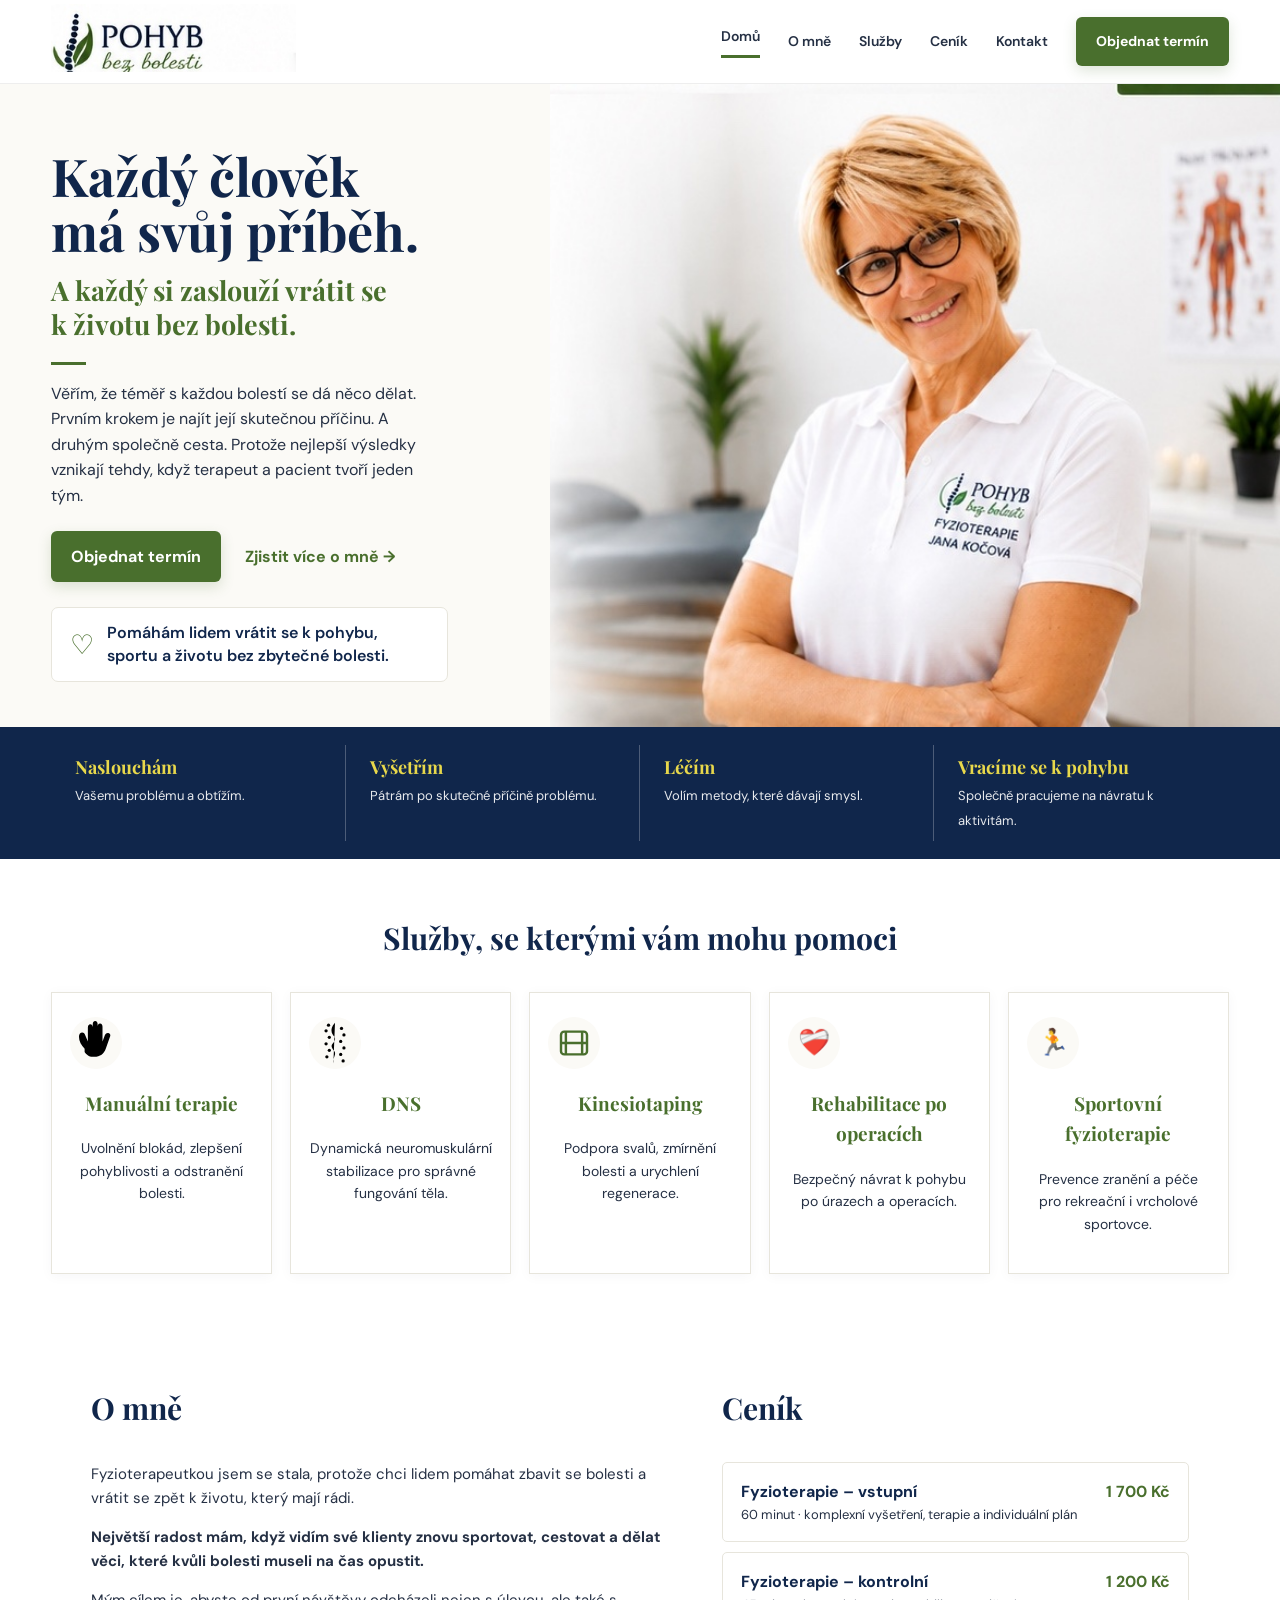
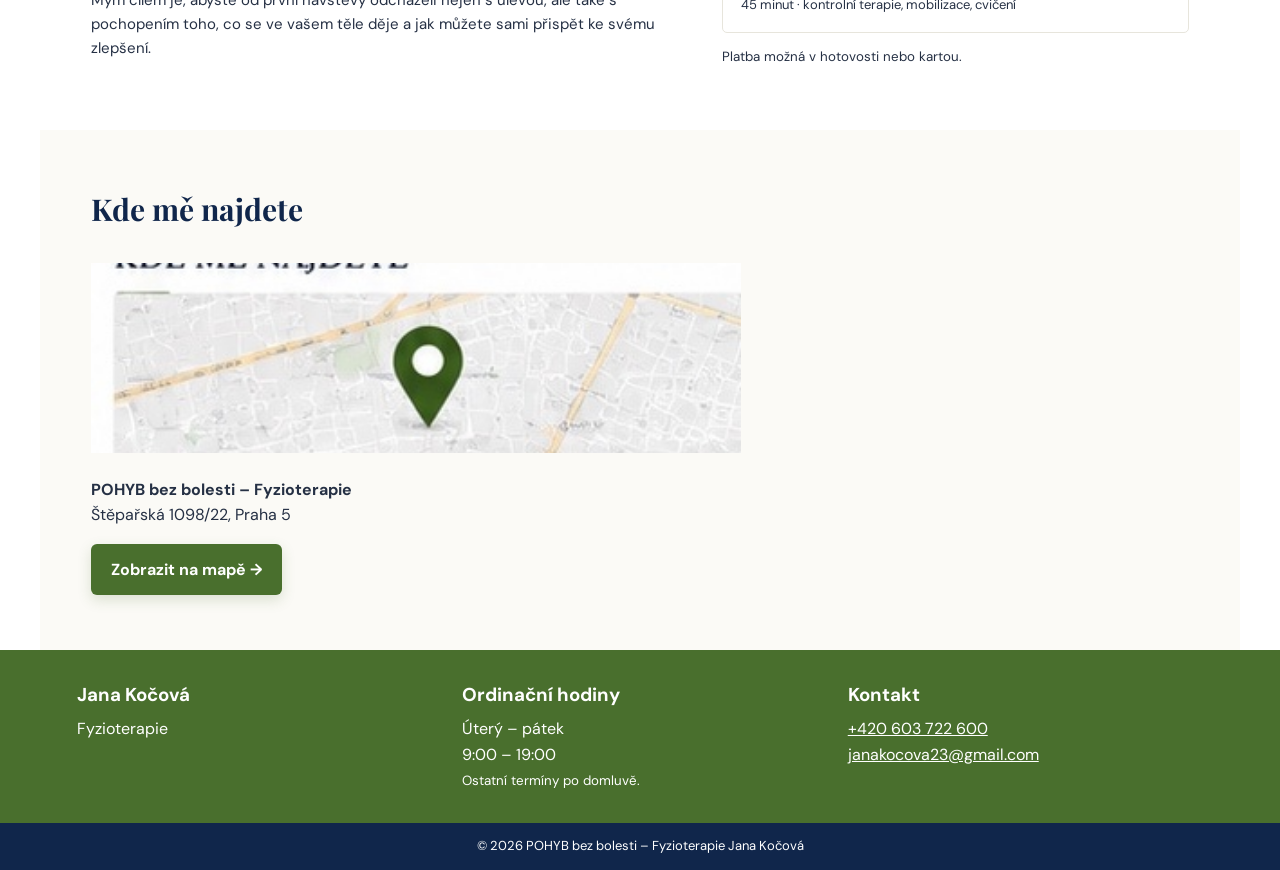
==== index.html @ 23671c98 "Update index.html" ====
<!doctype html>
<html lang="cs">
<head>
  <meta charset="utf-8">
  <meta name="viewport" content="width=device-width, initial-scale=1">
  <title>Pohyb bez bolesti | Fyzioterapie Jana Kočová</title>
  <meta name="description" content="Fyzioterapie Jana Kočová – individuální péče, manuální terapie, DNS, kinesiotaping, rehabilitace po operacích a sportovní fyzioterapie v Praze 5.">
  <link rel="stylesheet" href="style.css">
</head>
<body>
<header class="site-header">
  <a class="brand" href="#domu" aria-label="Pohyb bez bolesti – domů">
    <img src="logo.jpg" alt="Pohyb bez bolesti – fyzioterapie Jana Kočová">
  </a>
  <nav>
    <a class="active" href="#domu">Domů</a>
    <a href="#o-mne">O mně</a>
    <a href="#sluzby">Služby</a>
    <a href="#cenik">Ceník</a>
    <a href="#kontakt">Kontakt</a>
    <a class="nav-cta" href="https://calendar.app.google/rdv8d4rcamFJx4ic6">Objednat termín</a>
  </nav>
</header>

<main>
<section id="domu" class="hero">
  <div class="hero-copy">
    <h1>Každý člověk<br>má svůj příběh.</h1>
    <h2>A každý si zaslouží vrátit se<br>k životu bez bolesti.</h2>
    <div class="accent-line"></div>
    <p>Věřím, že téměř s každou bolestí se dá něco dělat. Prvním krokem je najít její skutečnou příčinu. A druhým společně cesta. Protože nejlepší výsledky vznikají tehdy, když terapeut a pacient tvoří jeden tým.</p>
    <div class="actions">
      <a class="button" href="https://calendar.app.google/rdv8d4rcamFJx4ic6">Objednat termín</a>
      <a class="text-link" href="#o-mne">Zjistit více o mně →</a>
    </div>
    <div class="promise">♡ <span>Pomáhám lidem vrátit se k pohybu, sportu a životu bez zbytečné bolesti.</span></div>
  </div>
  <div class="hero-photo">
    <img src="hero.jpg" alt="Jana Kočová – fyzioterapie">
  </div>
</section>

<section class="values">
  <div><strong>Naslouchám</strong><span>Vašemu problému a obtížím.</span></div>
  <div><strong>Vyšetřím</strong><span>Pátrám po skutečné příčině problému.</span></div>
  <div><strong>Léčím</strong><span>Volím metody, které dávají smysl.</span></div>
  <div><strong>Vracíme se k pohybu</strong><span>Společně pracujeme na návratu k aktivitám.</span></div>
</section>

<section id="sluzby" class="section">
  <h2>Služby, se kterými vám mohu pomoci</h2>
  <div class="cards">
    <article><div class="icon"><svg viewBox="0 0 64 64" aria-hidden="true">
  <path d="M18 39c-4-4-7-9-7-15 0-3 2-5 4-5 2 0 3 1 4 4l3 7V13c0-2 1-4 3-4s3 2 3 4v16V9c0-2 1-4 3-4s3 2 3 4v20V12c0-2 1-4 3-4s3 2 3 4v18l3-8c1-2 3-3 5-2 2 1 2 3 1 5l-5 14c-2 6-7 10-14 10h-2c-5 0-8-3-10-6z"/>
</svg>

</div><h3>Manuální terapie</h3><p>Uvolnění blokád, zlepšení pohyblivosti a odstranění bolesti.</p></article>
    <article><div class="icon"><svg viewBox="0 0 64 64" aria-hidden="true">
  <path d="M32 7c-4 4-5 8-4 12s5 5 4 9-5 5-4 9 5 5 4 9-3 7-2 11"/>
  <circle cx="24" cy="10" r="2"/>
  <circle cx="21" cy="17" r="2"/>
  <circle cx="25" cy="25" r="2"/>
  <circle cx="21" cy="33" r="2"/>
  <circle cx="25" cy="41" r="2"/>
  <circle cx="22" cy="49" r="2"/>
  <circle cx="40" cy="14" r="2"/>
  <circle cx="43" cy="22" r="2"/>
  <circle cx="39" cy="30" r="2"/>
  <circle cx="43" cy="38" r="2"/>
  <circle cx="39" cy="46" r="2"/>
  <circle cx="42" cy="54" r="2"/>
</svg></div><h3>DNS</h3><p>Dynamická neuromuskulární stabilizace pro správné fungování těla.</p></article>
    <article><div class="icon"><svg viewBox="0 0 64 64" aria-hidden="true"><rect x="16" y="18" width="32" height="28" rx="4" fill="none" stroke="currentColor" stroke-width="3"/><path d="M22 18v28M42 18v28M16 32h32" fill="none" stroke="currentColor" stroke-width="3"/></svg></div><h3>Kinesiotaping</h3><p>Podpora svalů, zmírnění bolesti a urychlení regenerace.</p></article>
    <article><div class="icon">❤️‍🩹</div><h3>Rehabilitace po operacích</h3><p>Bezpečný návrat k pohybu po úrazech a operacích.</p></article>
    <article><div class="icon">🏃</div><h3>Sportovní fyzioterapie</h3><p>Prevence zranění a péče pro rekreační i vrcholové sportovce.</p></article>
  </div>
</section>

<section id="o-mne" class="split section">
  <div>
    <h2>O mně</h2>
    <p>Fyzioterapeutkou jsem se stala, protože chci lidem pomáhat zbavit se bolesti a vrátit se zpět k životu, který mají rádi.</p>
    <p><strong>Největší radost mám, když vidím své klienty znovu sportovat, cestovat a dělat věci, které kvůli bolesti museli na čas opustit.</strong></p>
    <p>Mým cílem je, abyste od první návštěvy odcházeli nejen s úlevou, ale také s pochopením toho, co se ve vašem těle děje a jak můžete sami přispět ke svému zlepšení.</p>
  </div>
  <div id="cenik">
    <h2>Ceník</h2>
    <div class="price"><div><strong>Fyzioterapie – vstupní</strong><span>60 minut · komplexní vyšetření, terapie a individuální plán</span></div><b>1 700 Kč</b></div>
    <div class="price"><div><strong>Fyzioterapie – kontrolní</strong><span>45 minut · kontrolní terapie, mobilizace, cvičení</span></div><b>1 200 Kč</b></div>
    <small>Platba možná v hotovosti nebo kartou.</small>
  </div>
</section>

<section class="location section">
  <div>
    <h2>Kde mě najdete</h2>
    <img src="map.jpg" alt="Mapa – Štěpařská 1098/22, Praha 5">
    <p><strong>POHYB bez bolesti – Fyzioterapie</strong><br>Štěpařská 1098/22, Praha 5</p>
    <a class="button" href="https://www.google.com/maps/search/?api=1&query=Štěpařská%201098%2F22%2C%20Praha%205" target="_blank" rel="noopener">Zobrazit na mapě →</a>
  </div>
</section>

<section id="kontakt" class="contact">
  <div><h3>Jana Kočová</h3><p>Fyzioterapie</p></div>
  <div><h3>Ordinační hodiny</h3><p>Úterý – pátek<br>9:00 – 19:00<br><small>Ostatní termíny po domluvě.</small></p></div>
  <div><h3>Kontakt</h3><p><a href="tel:+420603722600">+420 603 722 600</a><br><a href="mailto:janakocova23@gmail.com">janakocova23@gmail.com</a></p></div>
</section>
</main>

<footer>© 2026 POHYB bez bolesti – Fyzioterapie Jana Kočová</footer>
<script src="script.js"></script>
</body>
</html>
---- style.css ----
@import url('https://fonts.googleapis.com/css2?family=DM+Sans:wght@400;500;600;700&family=Playfair+Display:wght@600;700&display=swap');

:root{--navy:#10264b;--green:#496f2d;--olive:#6d824d;--cream:#fbfaf6;--line:#e7e5dc;--text:#253044}
*{box-sizing:border-box}html{scroll-behavior:smooth}body{margin:0;font-family:"DM Sans",Arial,sans-serif;color:var(--text);background:white;line-height:1.6}
a{color:inherit;text-decoration:none}.site-header{height:84px;display:flex;align-items:center;justify-content:space-between;padding:8px 4vw;border-bottom:1px solid #eee;position:sticky;top:0;background:rgba(255,255,255,.96);backdrop-filter:blur(8px);z-index:10}.brand img{width:245px;height:68px;object-fit:cover;object-position:left top}.site-header nav{display:flex;align-items:center;gap:28px;font-size:14px;font-weight:600}.site-header nav a.active{border-bottom:3px solid var(--green);padding-bottom:8px}.nav-cta,.button{background:var(--green);color:white;padding:13px 20px;border-radius:6px;font-weight:700;display:inline-block;box-shadow:0 5px 14px rgba(73,111,45,.18)}
.hero{display:grid;grid-template-columns:43% 57%;min-height:560px;background:var(--cream)}.hero-copy{padding:65px 8vw 45px 4vw;display:flex;flex-direction:column;justify-content:center}.hero h1{font-family:"Playfair Display",serif;font-size:52px;line-height:1.05;color:var(--navy);margin:0 0 16px}.hero h2{font-family:"Playfair Display",serif;color:var(--green);font-size:27px;line-height:1.25;margin:0 0 18px}.accent-line{height:3px;width:35px;background:var(--green);margin:2px 0 16px}.hero p{max-width:540px;margin:0 0 22px;font-size:16px}.actions{display:flex;align-items:center;gap:24px;margin-bottom:25px}.text-link{font-weight:700;color:var(--green)}.promise{display:flex;gap:13px;align-items:center;background:white;border:1px solid var(--line);border-radius:7px;padding:14px 18px;max-width:520px;color:var(--green);font-size:27px}.promise span{color:var(--navy);font-size:16px;font-weight:600;line-height:1.4}.hero-photo{overflow:hidden}.hero-photo img{width:100%;height:100%;object-fit:cover;object-position:center top}
.values{display:grid;grid-template-columns:repeat(4,1fr);background:var(--navy);color:white;padding:18px 4vw}.values div{padding:8px 24px;border-right:1px solid rgba(255,255,255,.25)}.values div:last-child{border:0}.values strong{display:block;color:#e8d84b;font-family:"Playfair Display",serif;font-size:18px}.values span{font-size:13px;opacity:.9}
.section{padding:55px 4vw}.section>h2,.split h2,.location h2{font-family:"Playfair Display",serif;color:var(--navy);font-size:30px;margin:0 0 30px}.section>h2{text-align:center}.cards{display:grid;grid-template-columns:repeat(5,1fr);gap:18px}.cards article{border:1px solid var(--line);padding:24px 18px;text-align:center;box-shadow:0 2px 12px rgba(16,38,75,.04)}.icon{font-size:32px;color:var(--green)}.cards h3{font-family:"Playfair Display",serif;color:var(--green);font-size:19px}.cards p{font-size:14px}
.split{display:grid;grid-template-columns:1.1fr .9fr;gap:60px;max-width:1200px;margin:auto}.split p{font-size:15px}.price{display:flex;justify-content:space-between;gap:20px;border:1px solid var(--line);padding:16px 18px;margin-bottom:10px;border-radius:5px}.price strong{display:block;color:var(--navy)}.price span{display:block;font-size:13px}.price b{color:var(--green);white-space:nowrap}.location{background:var(--cream);max-width:1200px;margin:auto}.location img{width:100%;max-width:650px;height:190px;object-fit:cover}.contact{display:grid;grid-template-columns:repeat(3,1fr);gap:30px;background:var(--green);color:white;padding:30px 6vw}.contact h3{margin:0 0 6px}.contact p{margin:0}.contact a{text-decoration:underline}footer{background:var(--navy);color:white;text-align:center;padding:13px;font-size:13px}
@media(max-width:900px){.site-header{height:auto;gap:12px;flex-direction:column;padding:10px 4vw}.site-header nav{gap:12px;flex-wrap:wrap;justify-content:center;font-size:13px}.brand img{width:210px;height:58px}.hero{grid-template-columns:1fr}.hero-copy{padding:45px 7vw}.hero h1{font-size:43px}.hero-photo{height:430px}.values{grid-template-columns:1fr 1fr}.cards{grid-template-columns:1fr 1fr}.split{grid-template-columns:1fr;gap:25px}.contact{grid-template-columns:1fr 1fr}}
@media(max-width:560px){.site-header nav a:not(.nav-cta){display:none}.hero h1{font-size:38px}.hero h2{font-size:23px}.hero-photo{height:330px}.values,.cards,.contact{grid-template-columns:1fr}.values div{border-right:0;border-bottom:1px solid rgba(255,255,255,.25)}.actions{flex-direction:column;align-items:flex-start}.promise{font-size:23px}}
.icon{
  width:52px;
  height:52px;
  display:flex;
  align-items:center;
  justify-content:center;
  border-radius:50%;
  background:var(--cream);
  font-size:26px;
  margin-bottom:14px;
}
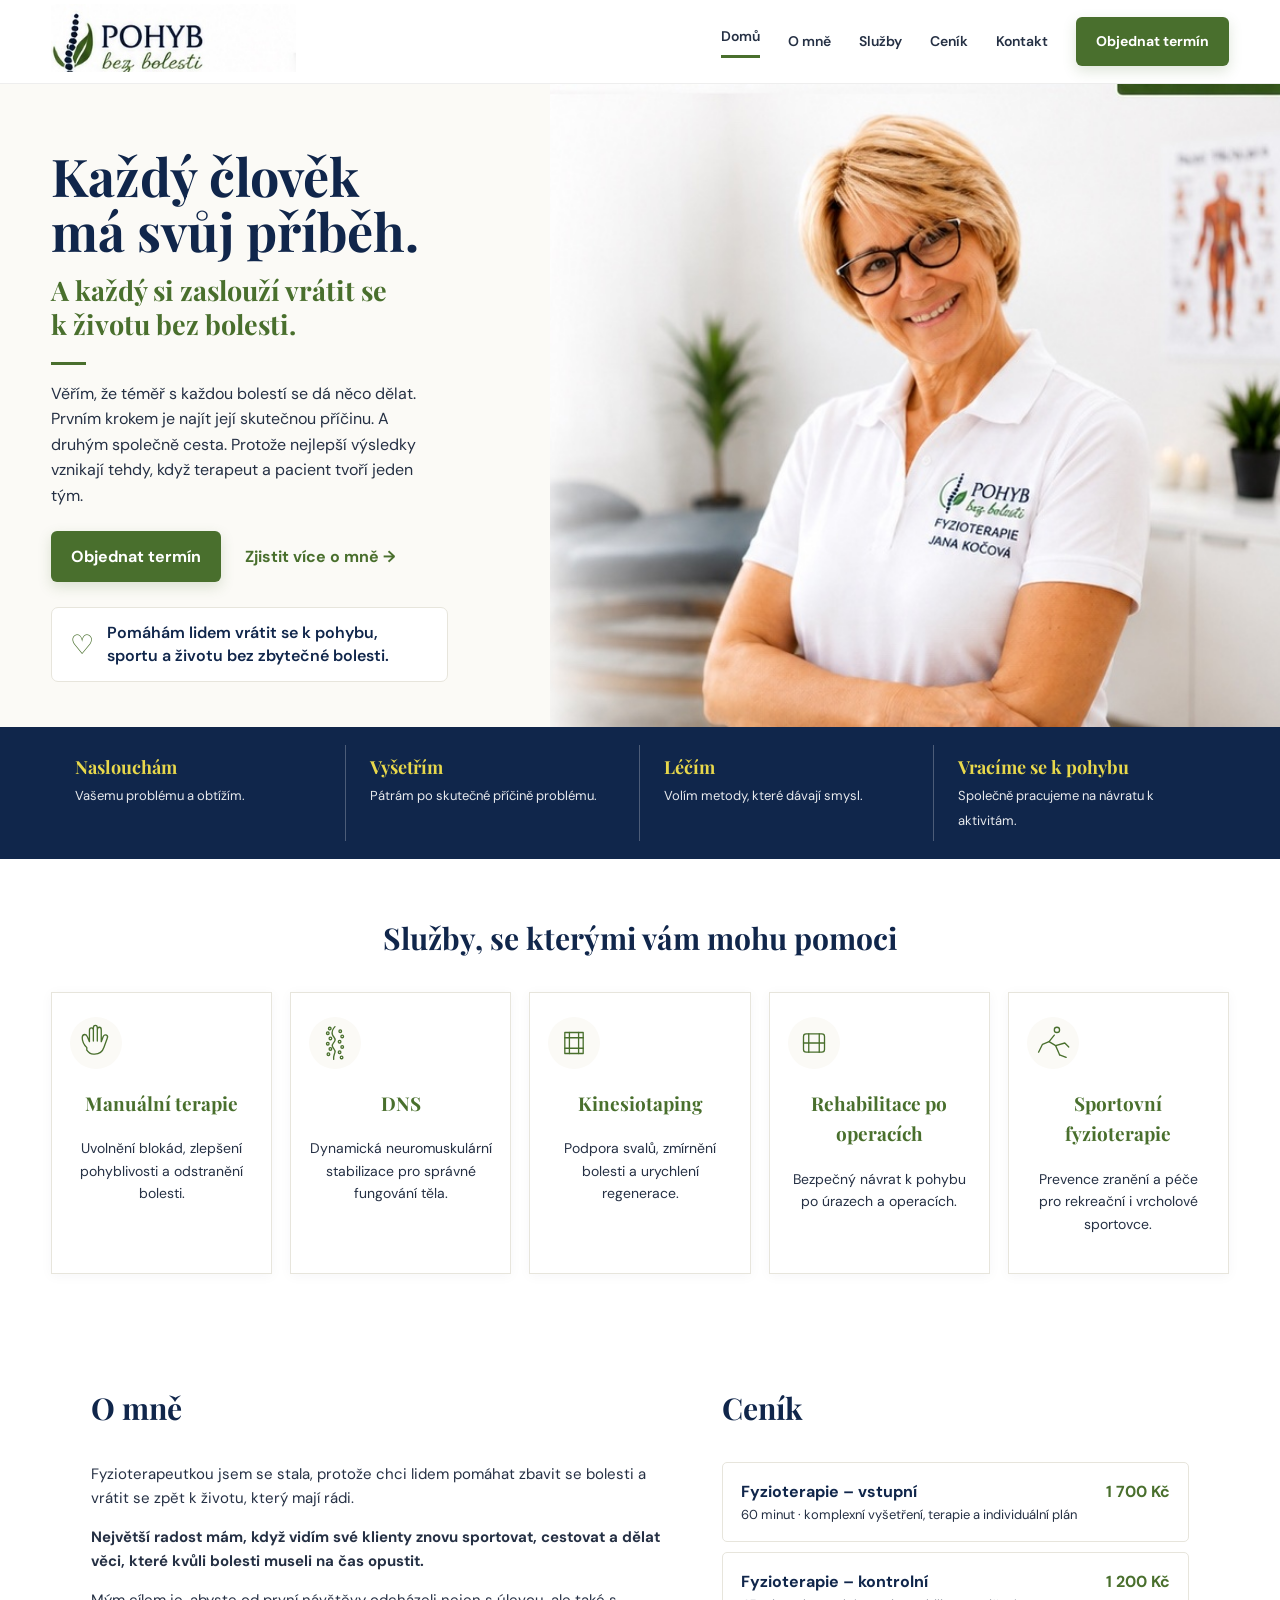
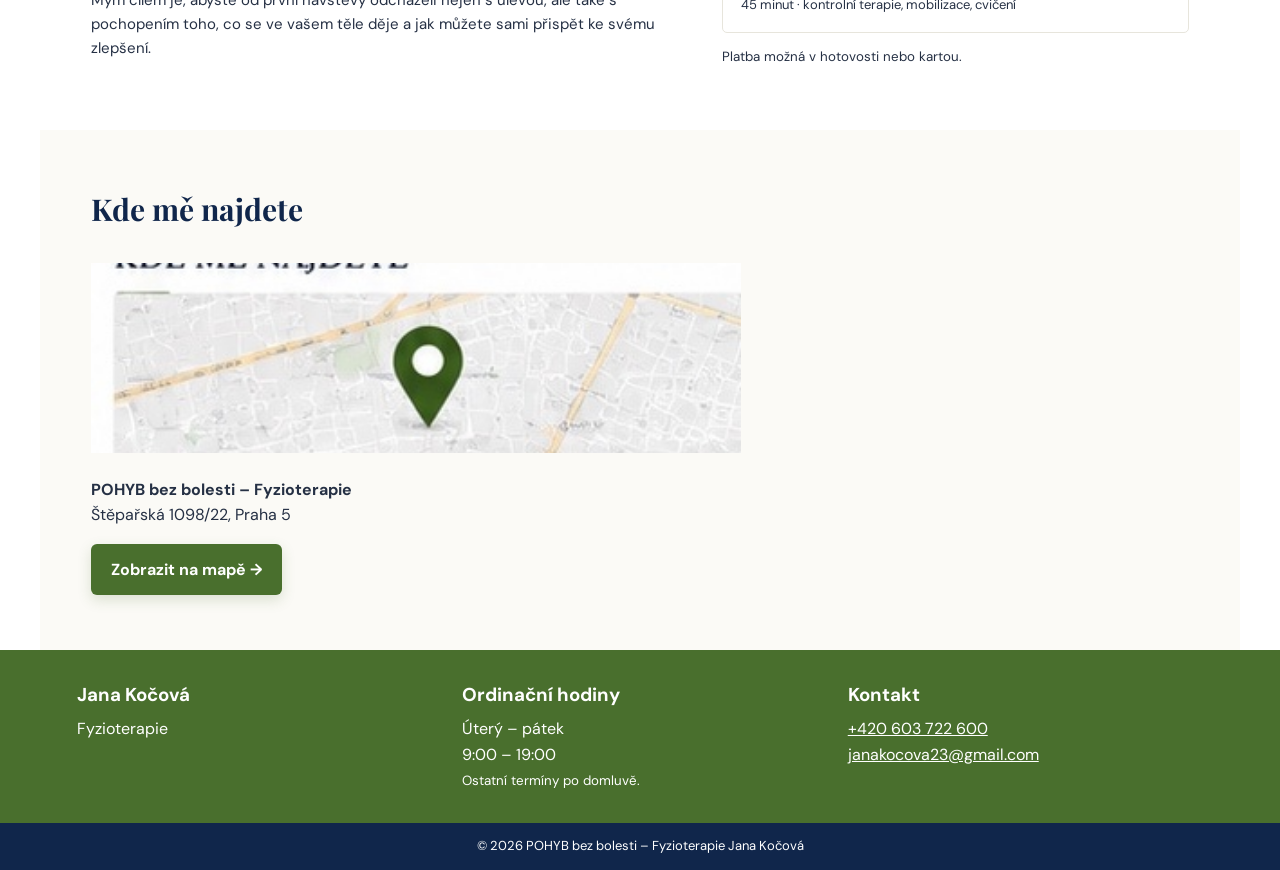
==== commit a75286e5: "Update index.html" ====
--- a/index.html
+++ b/index.html
@@ -70,9 +70,9 @@
   <circle cx="39" cy="46" r="2"/>
   <circle cx="42" cy="54" r="2"/>
 </svg></div><h3>DNS</h3><p>Dynamická neuromuskulární stabilizace pro správné fungování těla.</p></article>
-    <article><div class="icon"><svg viewBox="0 0 64 64" aria-hidden="true"><rect x="16" y="18" width="32" height="28" rx="4" fill="none" stroke="currentColor" stroke-width="3"/><path d="M22 18v28M42 18v28M16 32h32" fill="none" stroke="currentColor" stroke-width="3"/></svg></div><h3>Kinesiotaping</h3><p>Podpora svalů, zmírnění bolesti a urychlení regenerace.</p></article>
-    <article><div class="icon">❤️‍🩹</div><h3>Rehabilitace po operacích</h3><p>Bezpečný návrat k pohybu po úrazech a operacích.</p></article>
-    <article><div class="icon">🏃</div><h3>Sportovní fyzioterapie</h3><p>Prevence zranění a péče pro rekreační i vrcholové sportovce.</p></article>
+     <article><div class="icon"><svg viewBox="0 0 64 64" aria-hidden="true"><path d="M18 16h28v32H18z"/><path d="M18 24h28M18 40h28"/><path d="M25 16v32M39 16v32"/></svg></div><h3>Kinesiotaping</h3><p>Podpora svalů, zmírnění bolesti a urychlení regenerace.</p></article>
+<article><div class="icon"><svg viewBox="0 0 64 64" aria-hidden="true"><rect x="16" y="18" width="32" height="28" rx="4"/><path d="M24 18v28M40 18v28M16 32h32"/></svg></div><h3>Rehabilitace po operacích</h3><p>Bezpečný návrat k pohybu po úrazech a operacích.</p></article>
+<article><div class="icon"><svg viewBox="0 0 64 64" aria-hidden="true"><circle cx="38" cy="12" r="4"/><path d="M34 20l-8 10 10 6 6 14"/><path d="M26 30l-10 4-6 12"/><path d="M36 36l14-4 6 6"/><path d="M42 50l10 4"/></svg></div><h3>Sportovní fyzioterapie</h3><p>Prevence zranění a péče pro rekreační i vrcholové sportovce.</p></article>
   </div>
 </section>
 
--- a/style.css
+++ b/style.css
@@ -19,4 +19,12 @@
   background:var(--cream);
   font-size:26px;
   margin-bottom:14px;
+}.icon svg{
+  width:42px;
+  height:42px;
+  fill:none;
+  stroke:var(--green);
+  stroke-width:2;
+  stroke-linecap:round;
+  stroke-linejoin:round;
 }
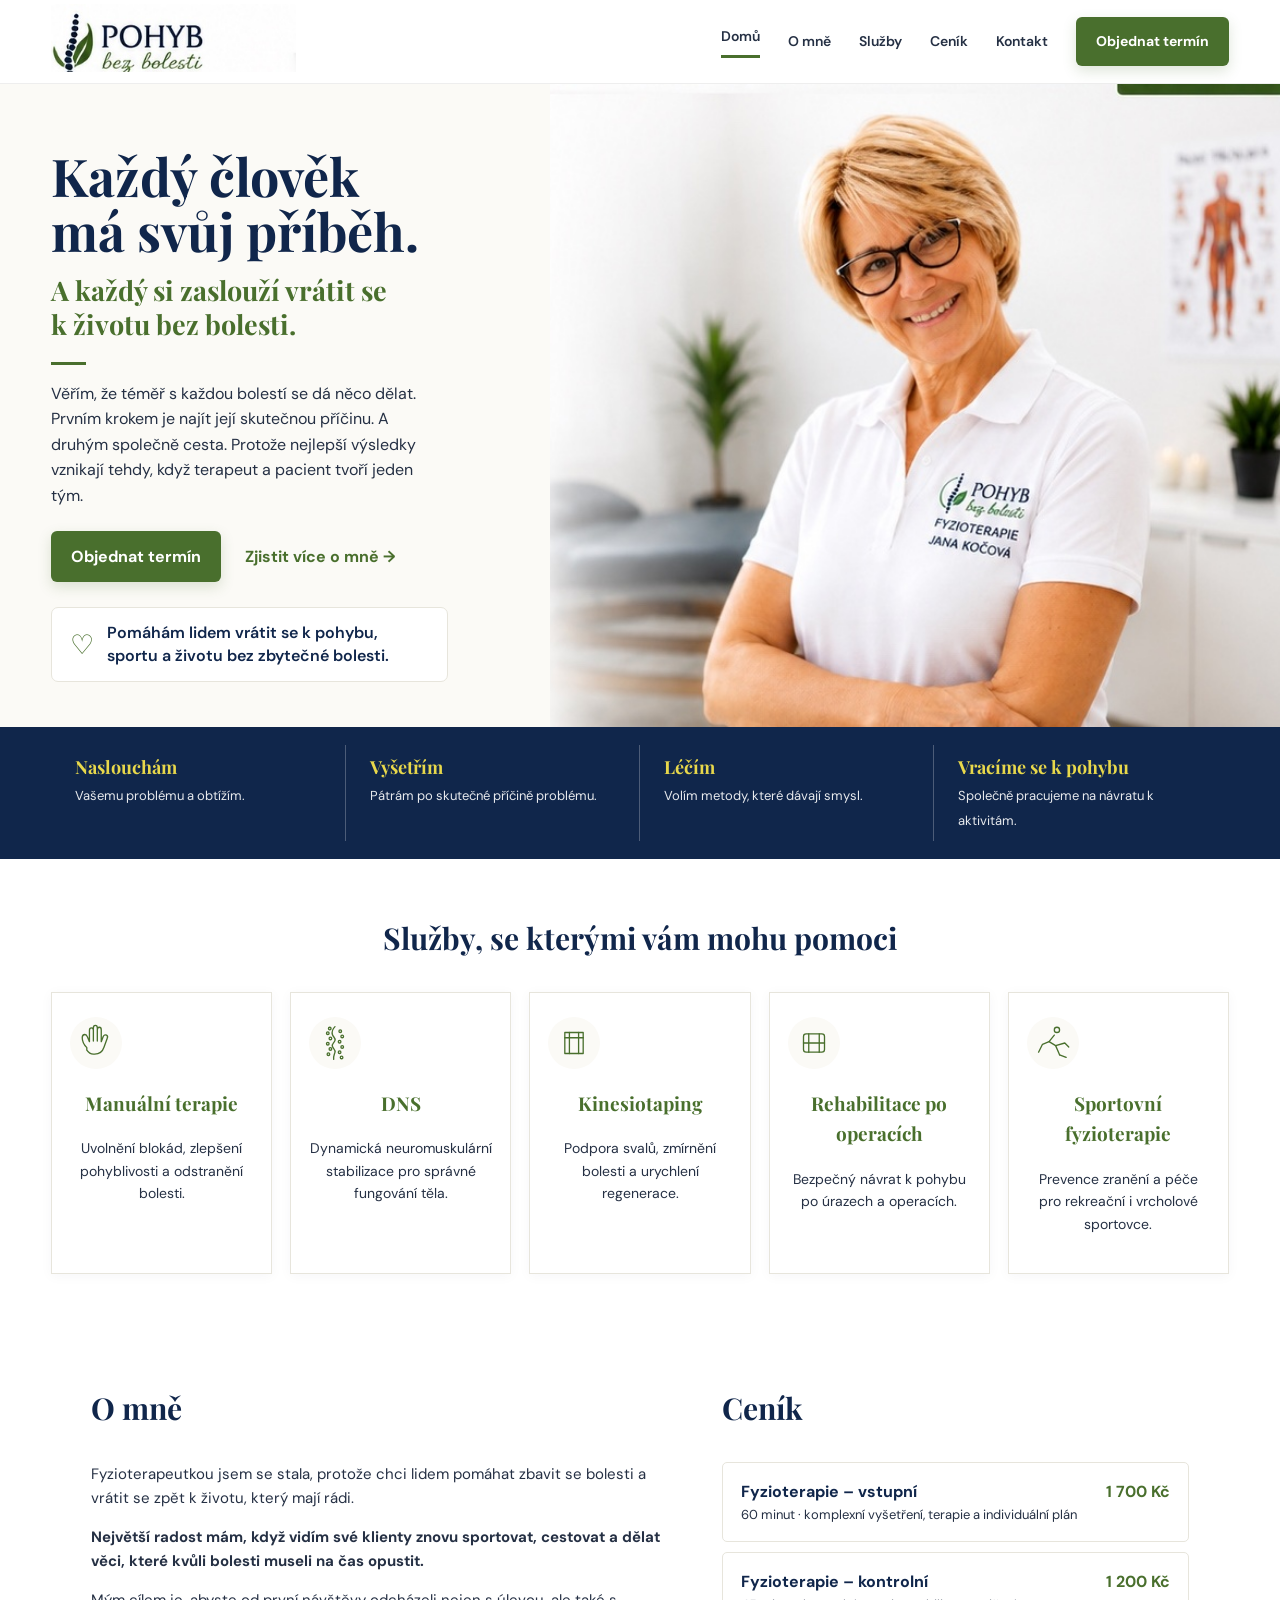
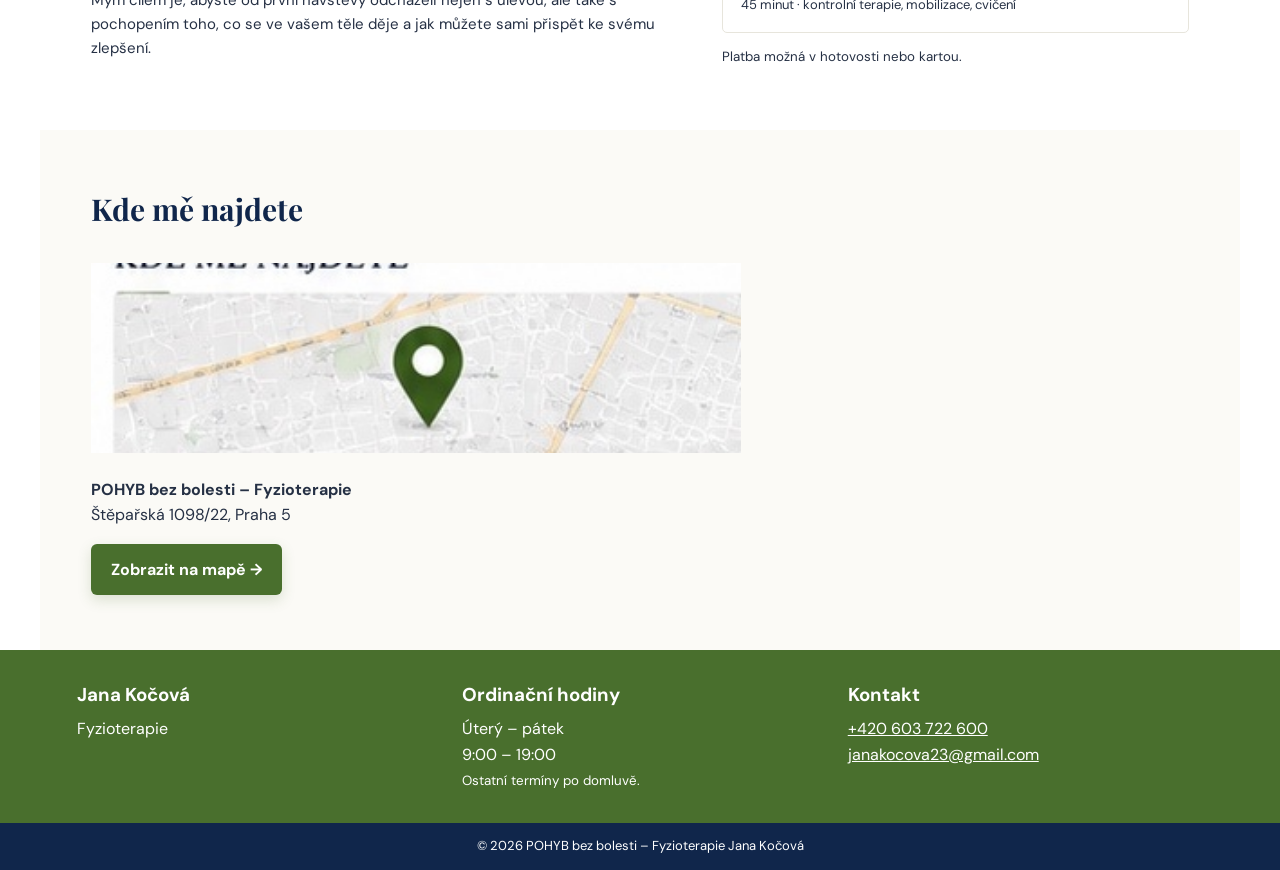
==== commit e6fdb766: "Update index.html" ====
--- a/index.html
+++ b/index.html
@@ -70,7 +70,7 @@
   <circle cx="39" cy="46" r="2"/>
   <circle cx="42" cy="54" r="2"/>
 </svg></div><h3>DNS</h3><p>Dynamická neuromuskulární stabilizace pro správné fungování těla.</p></article>
-     <article><div class="icon"><svg viewBox="0 0 64 64" aria-hidden="true"><path d="M18 16h28v32H18z"/><path d="M18 24h28M18 40h28"/><path d="M25 16v32M39 16v32"/></svg></div><h3>Kinesiotaping</h3><p>Podpora svalů, zmírnění bolesti a urychlení regenerace.</p></article>
+     <article><div class="icon"><svg viewBox="0 0 64 64" aria-hidden="true"><path d="M18 16h28v32H18z"/><path d="M18 24h28"/><path d="M25 16v32"/><path d="M39 16v32"/></svg></div><h3>Kinesiotaping</h3><p>Podpora svalů, zmírnění bolesti a urychlení regenerace.</p></article>
 <article><div class="icon"><svg viewBox="0 0 64 64" aria-hidden="true"><rect x="16" y="18" width="32" height="28" rx="4"/><path d="M24 18v28M40 18v28M16 32h32"/></svg></div><h3>Rehabilitace po operacích</h3><p>Bezpečný návrat k pohybu po úrazech a operacích.</p></article>
 <article><div class="icon"><svg viewBox="0 0 64 64" aria-hidden="true"><circle cx="38" cy="12" r="4"/><path d="M34 20l-8 10 10 6 6 14"/><path d="M26 30l-10 4-6 12"/><path d="M36 36l14-4 6 6"/><path d="M42 50l10 4"/></svg></div><h3>Sportovní fyzioterapie</h3><p>Prevence zranění a péče pro rekreační i vrcholové sportovce.</p></article>
   </div>
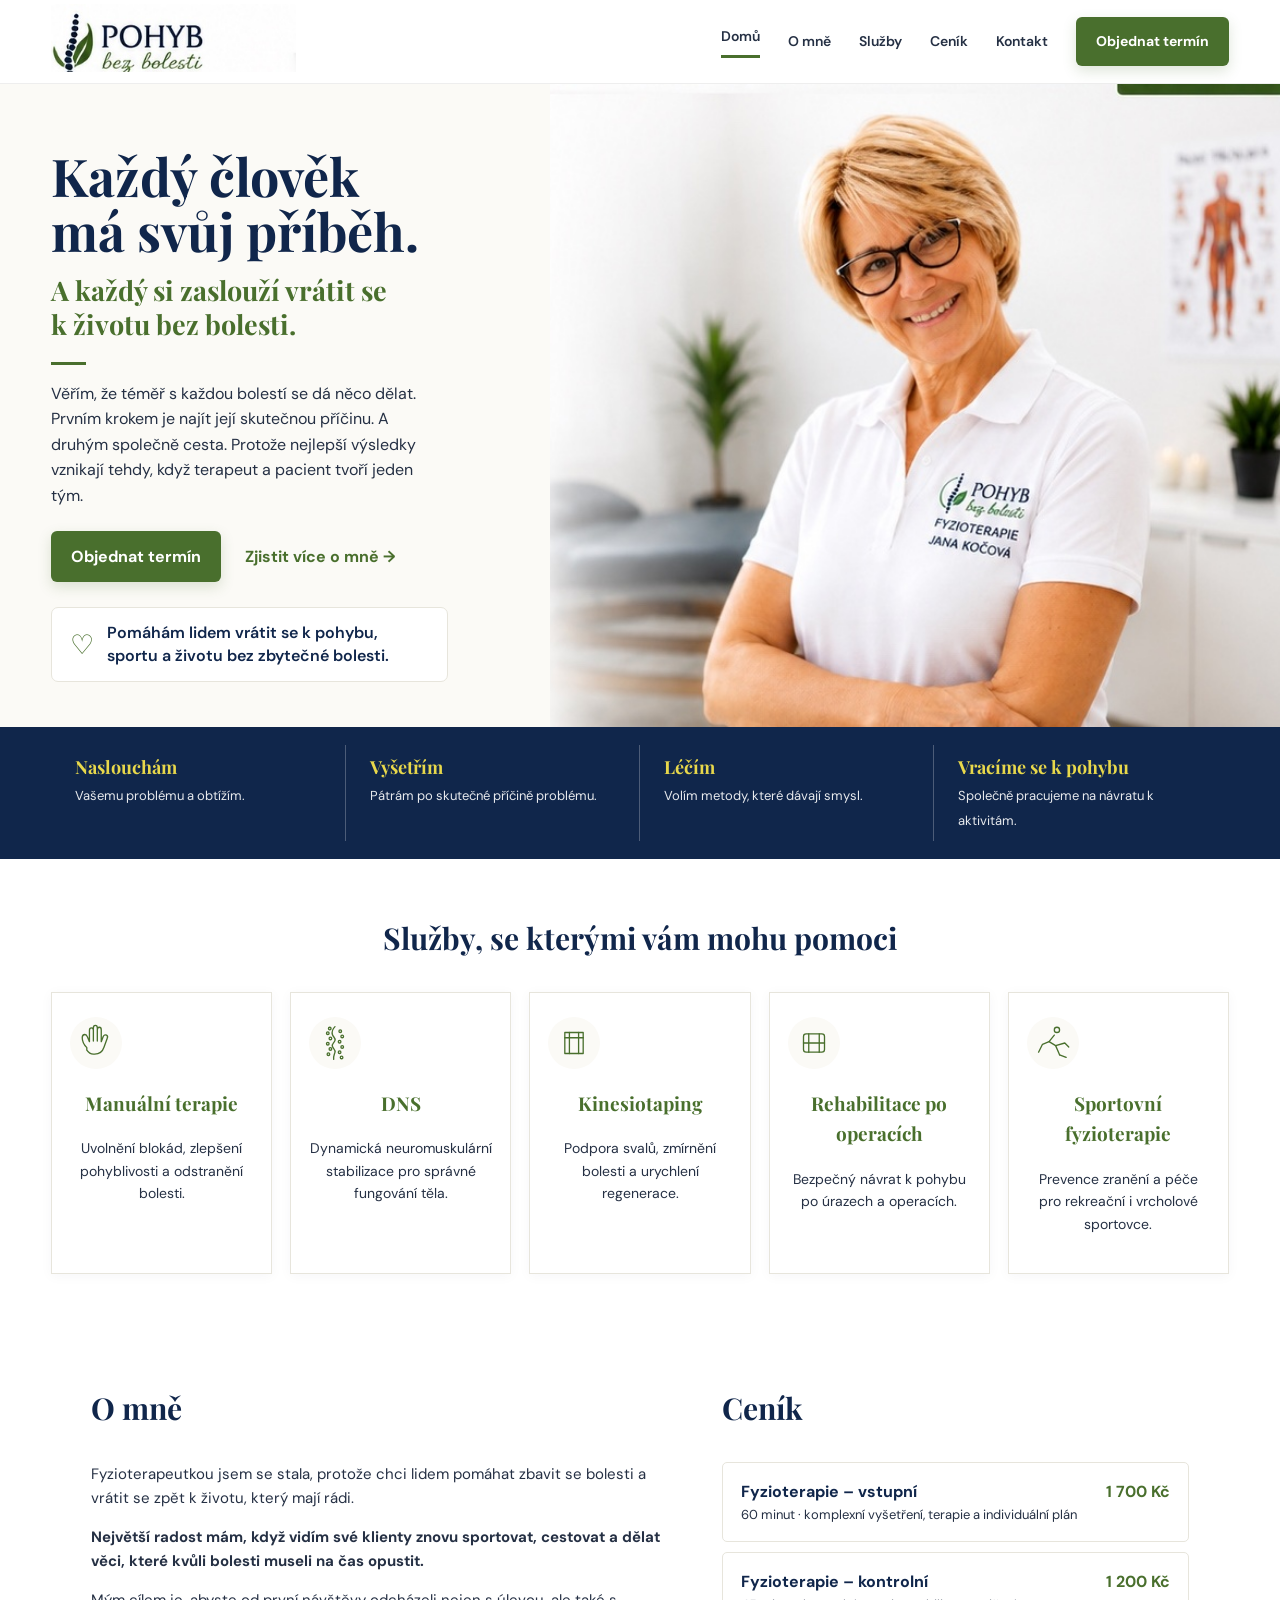
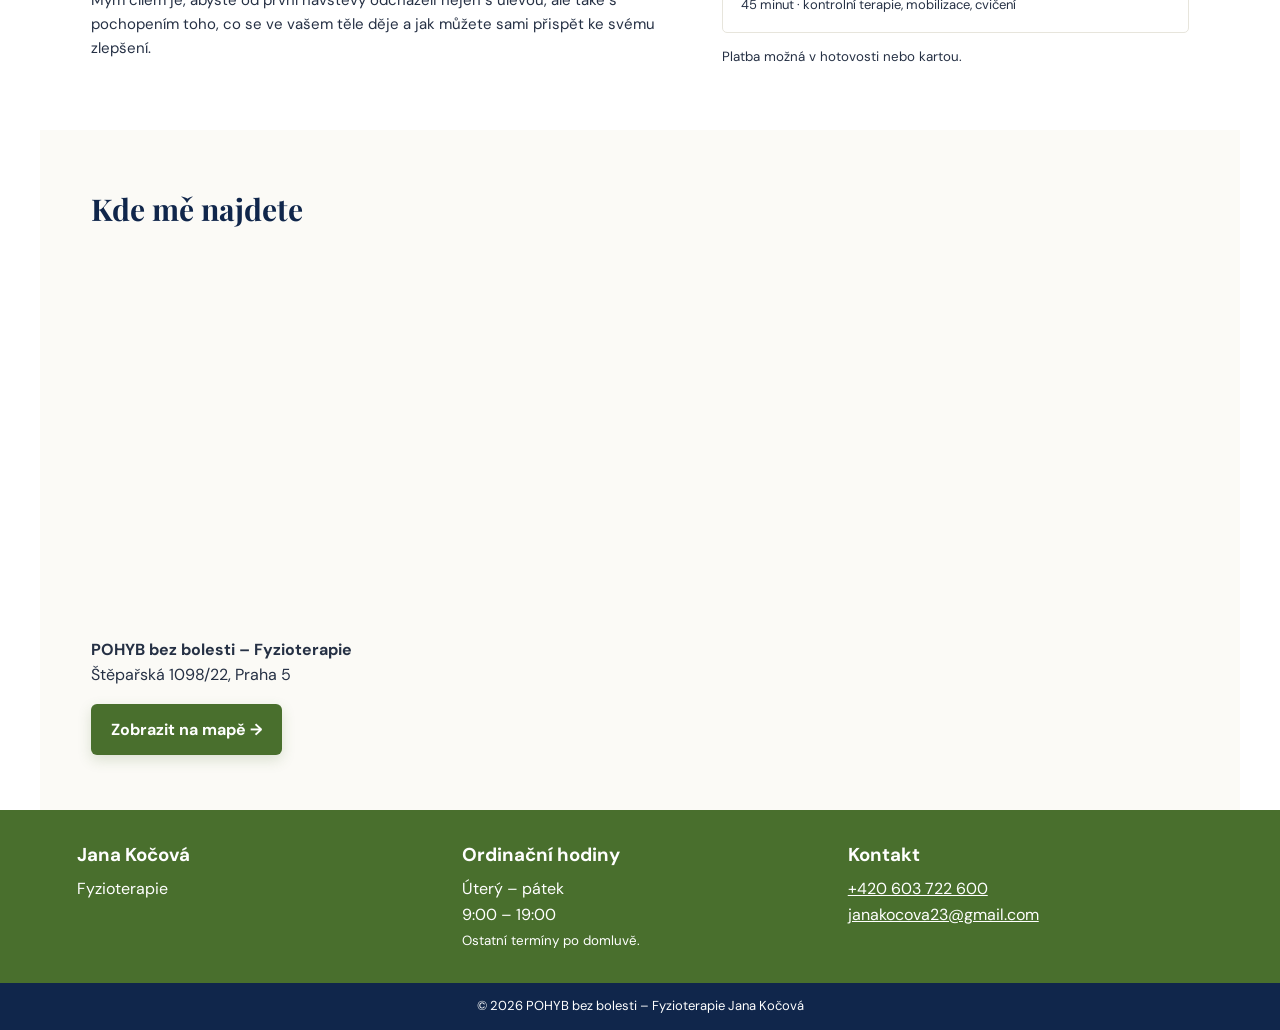
==== commit 0237d3d2: "Update index.html" ====
--- a/index.html
+++ b/index.html
@@ -94,7 +94,7 @@
 <section class="location section">
   <div>
     <h2>Kde mě najdete</h2>
-    <img src="map.jpg" alt="Mapa – Štěpařská 1098/22, Praha 5">
+   <iframe src="https://www.google.com/maps?q=Štěpařská+1098/22,+Praha+5&output=embed" width="100%" height="350" style="border:0;" loading="lazy"></iframe> 
     <p><strong>POHYB bez bolesti – Fyzioterapie</strong><br>Štěpařská 1098/22, Praha 5</p>
     <a class="button" href="https://www.google.com/maps/search/?api=1&query=Štěpařská%201098%2F22%2C%20Praha%205" target="_blank" rel="noopener">Zobrazit na mapě →</a>
   </div>
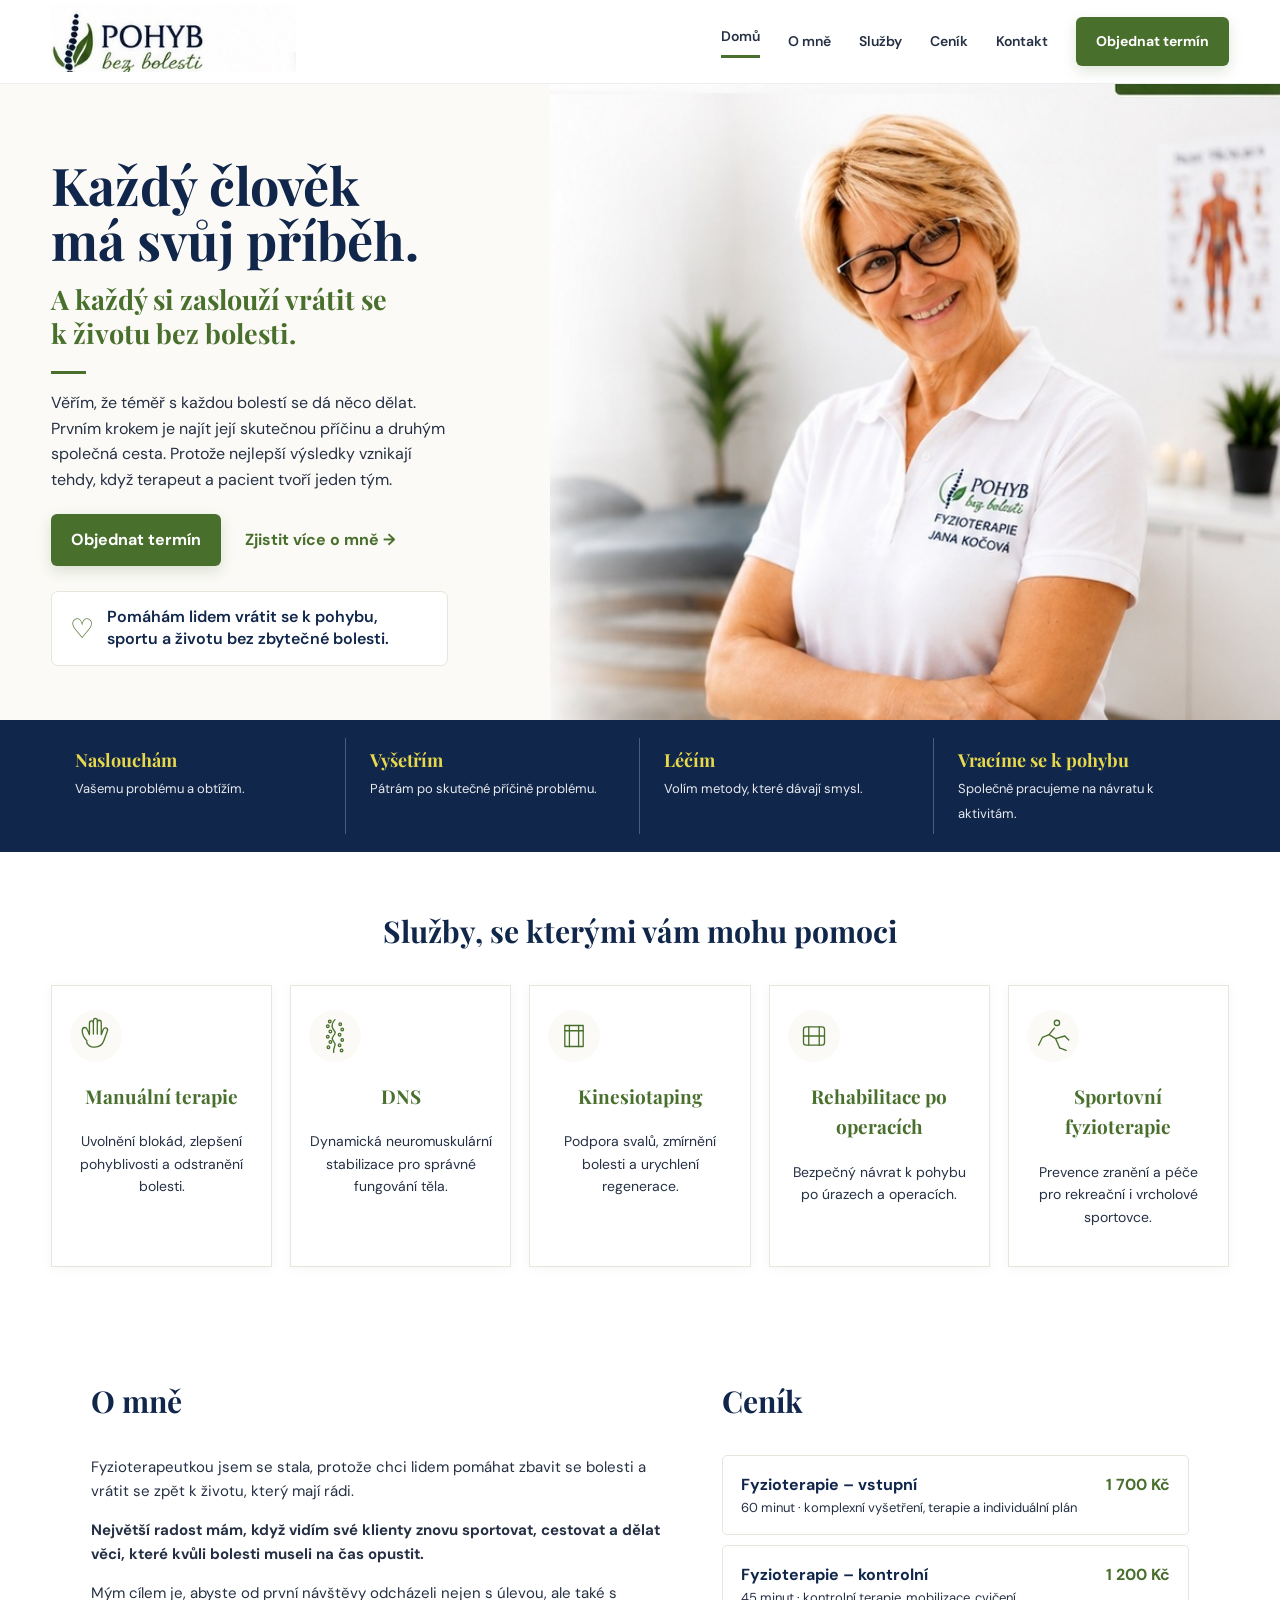
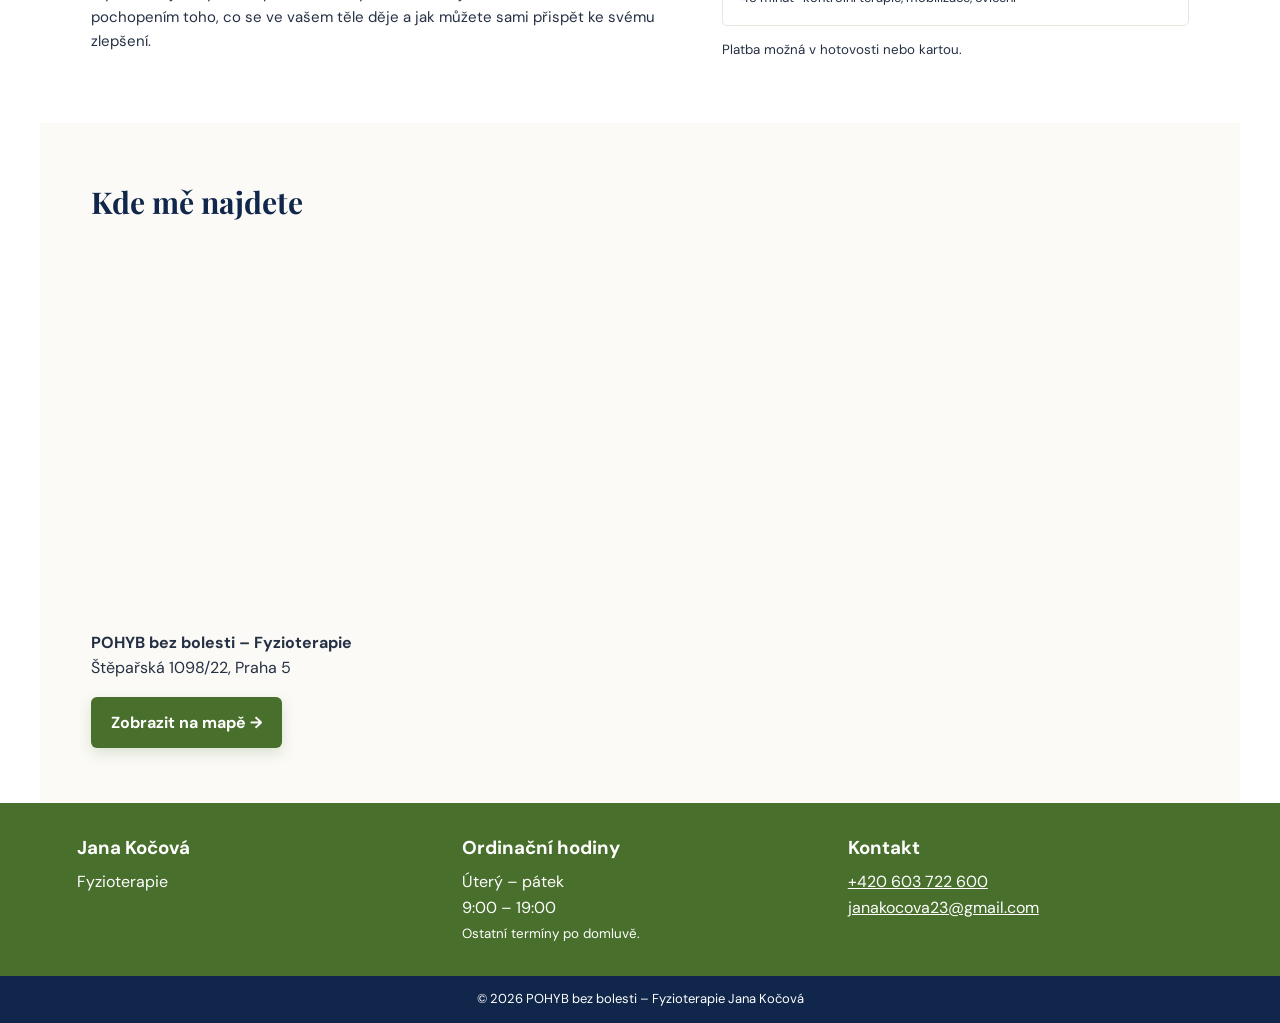
==== commit d16f006a: "Update index.html" ====
--- a/index.html
+++ b/index.html
@@ -28,7 +28,7 @@
     <h1>Každý člověk<br>má svůj příběh.</h1>
     <h2>A každý si zaslouží vrátit se<br>k životu bez bolesti.</h2>
     <div class="accent-line"></div>
-    <p>Věřím, že téměř s každou bolestí se dá něco dělat. Prvním krokem je najít její skutečnou příčinu. A druhým společně cesta. Protože nejlepší výsledky vznikají tehdy, když terapeut a pacient tvoří jeden tým.</p>
+    <p>Věřím, že téměř s každou bolestí se dá něco dělat. Prvním krokem je najít její skutečnou příčinu a druhým společná cesta. Protože nejlepší výsledky vznikají tehdy, když terapeut a pacient tvoří jeden tým.</p>
     <div class="actions">
       <a class="button" href="https://calendar.app.google/rdv8d4rcamFJx4ic6">Objednat termín</a>
       <a class="text-link" href="#o-mne">Zjistit více o mně →</a>
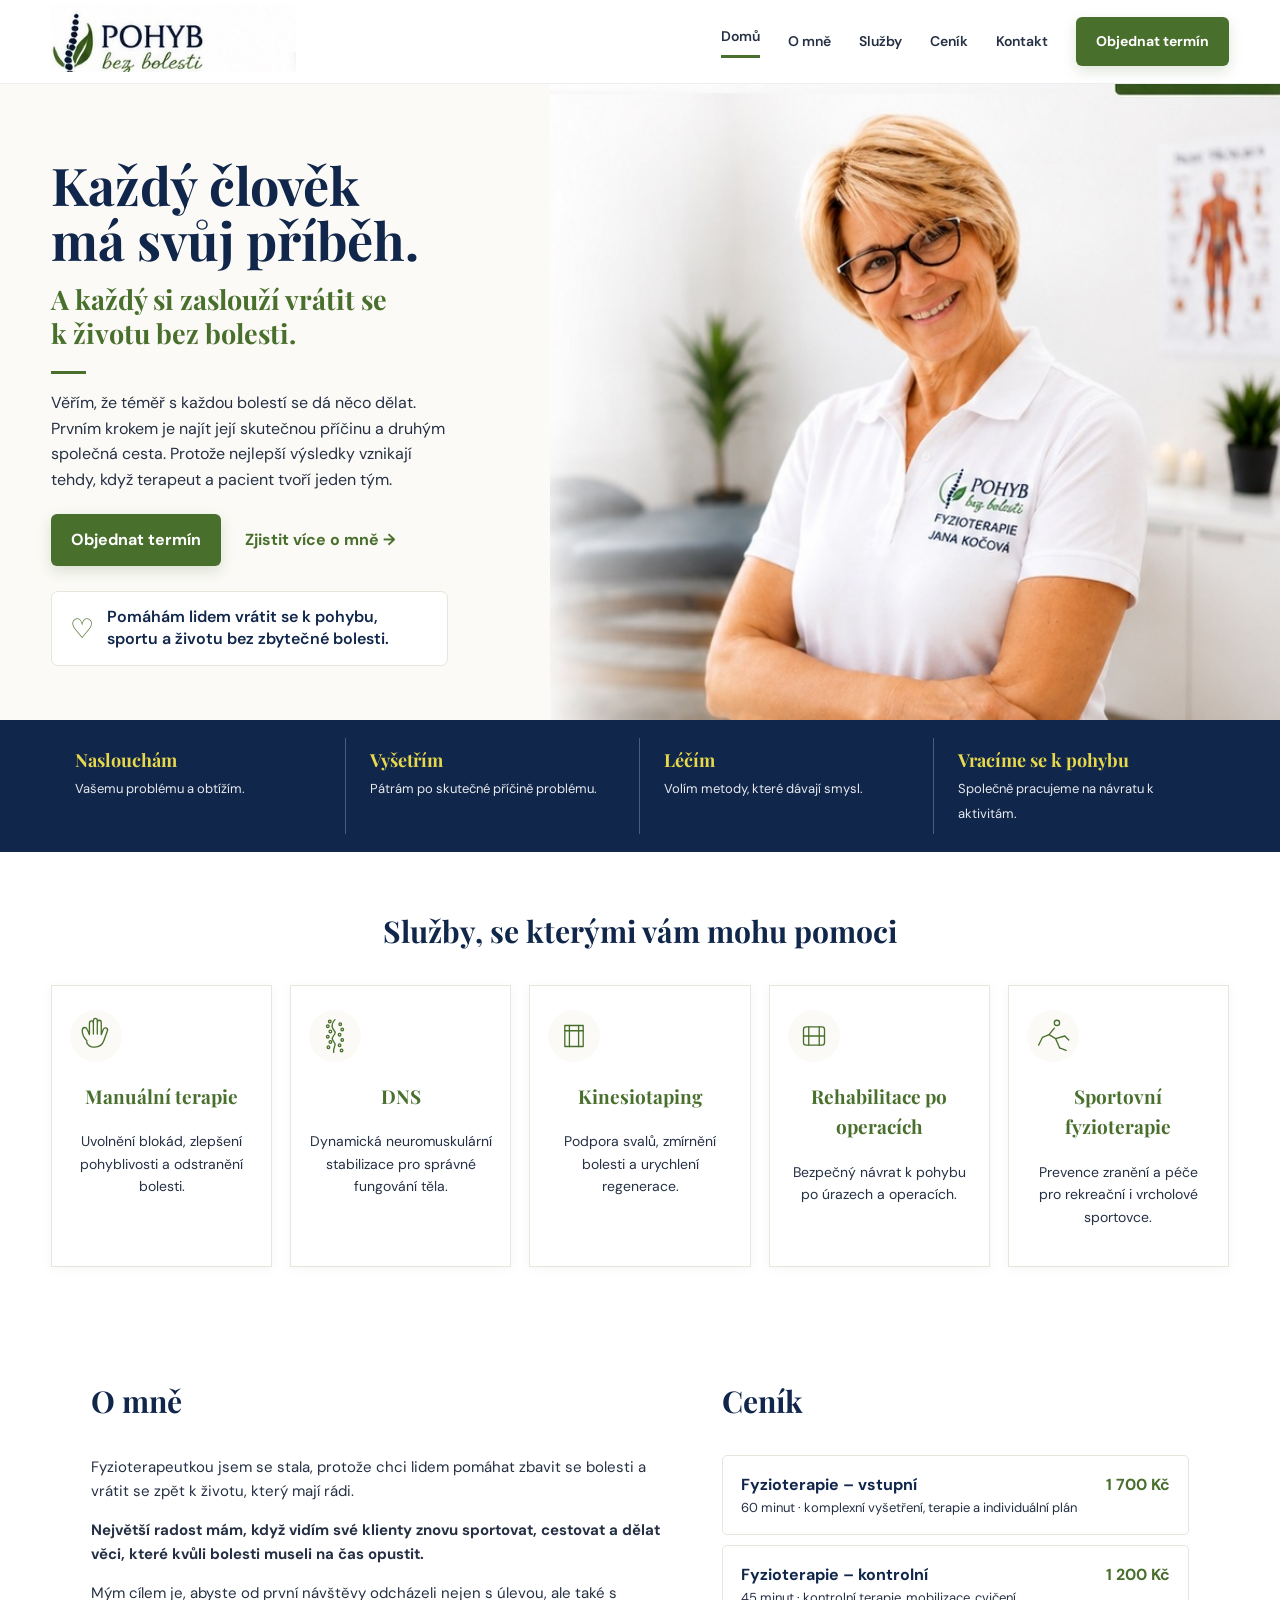
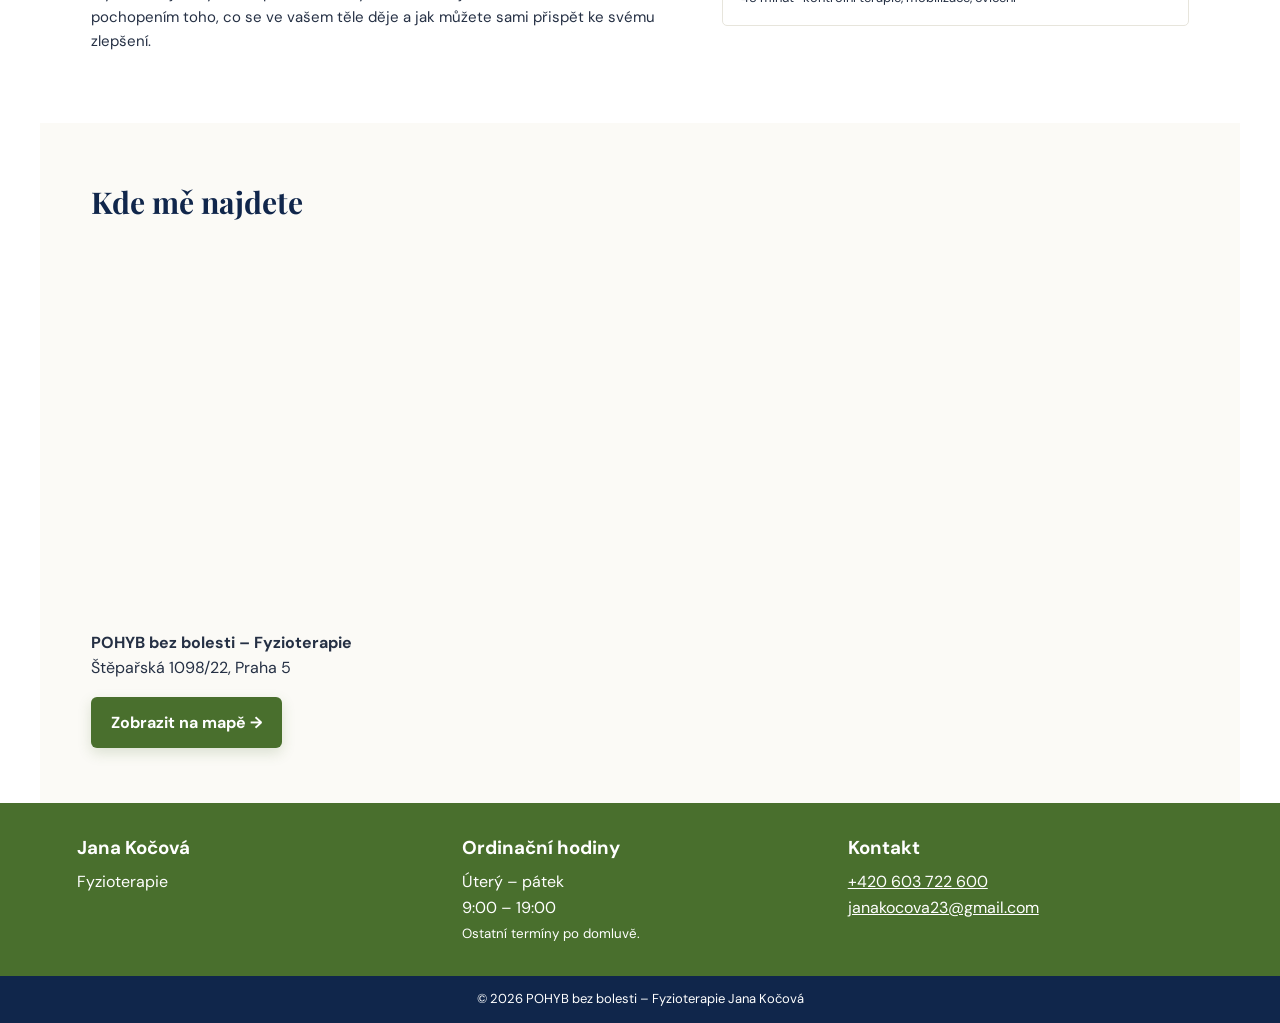
==== commit 953835e2: "Update index.html" ====
--- a/index.html
+++ b/index.html
@@ -87,7 +87,7 @@
     <h2>Ceník</h2>
     <div class="price"><div><strong>Fyzioterapie – vstupní</strong><span>60 minut · komplexní vyšetření, terapie a individuální plán</span></div><b>1 700 Kč</b></div>
     <div class="price"><div><strong>Fyzioterapie – kontrolní</strong><span>45 minut · kontrolní terapie, mobilizace, cvičení</span></div><b>1 200 Kč</b></div>
-    <small>Platba možná v hotovosti nebo kartou.</small>
+   
   </div>
 </section>
 
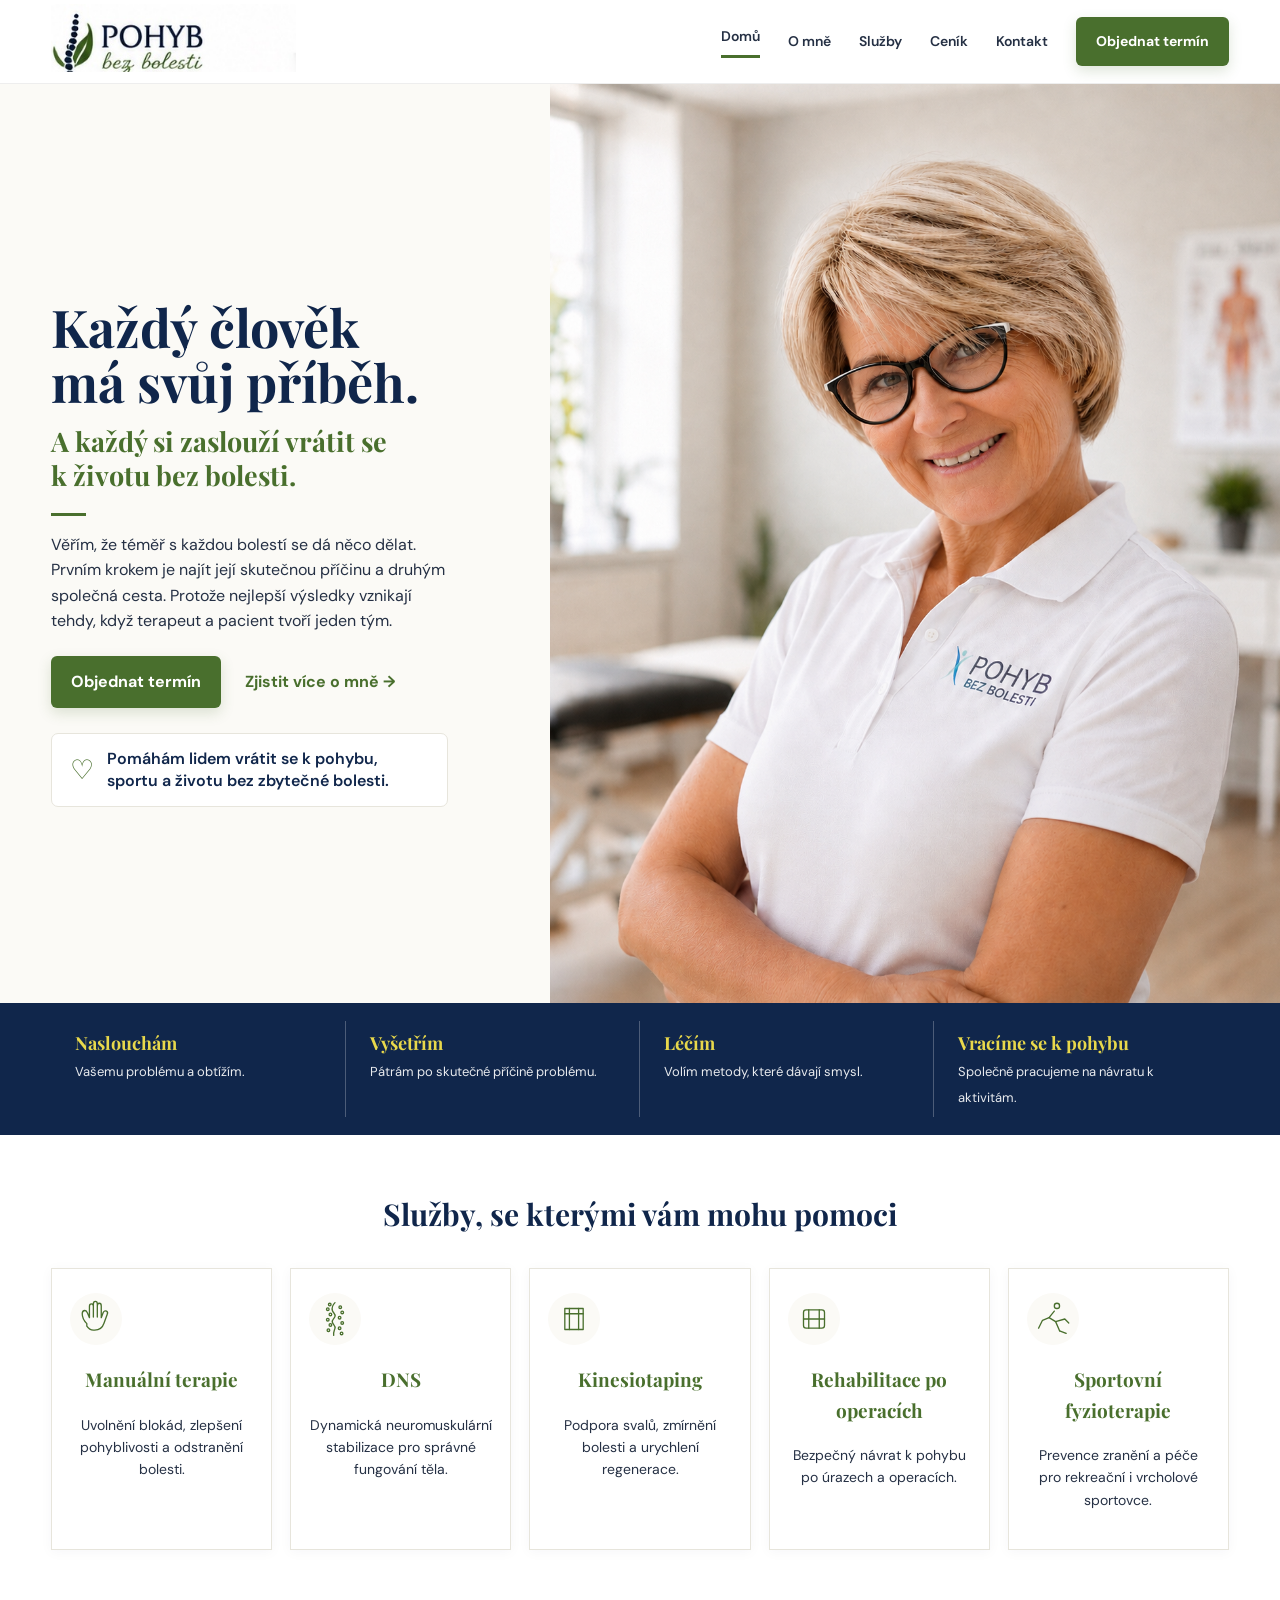
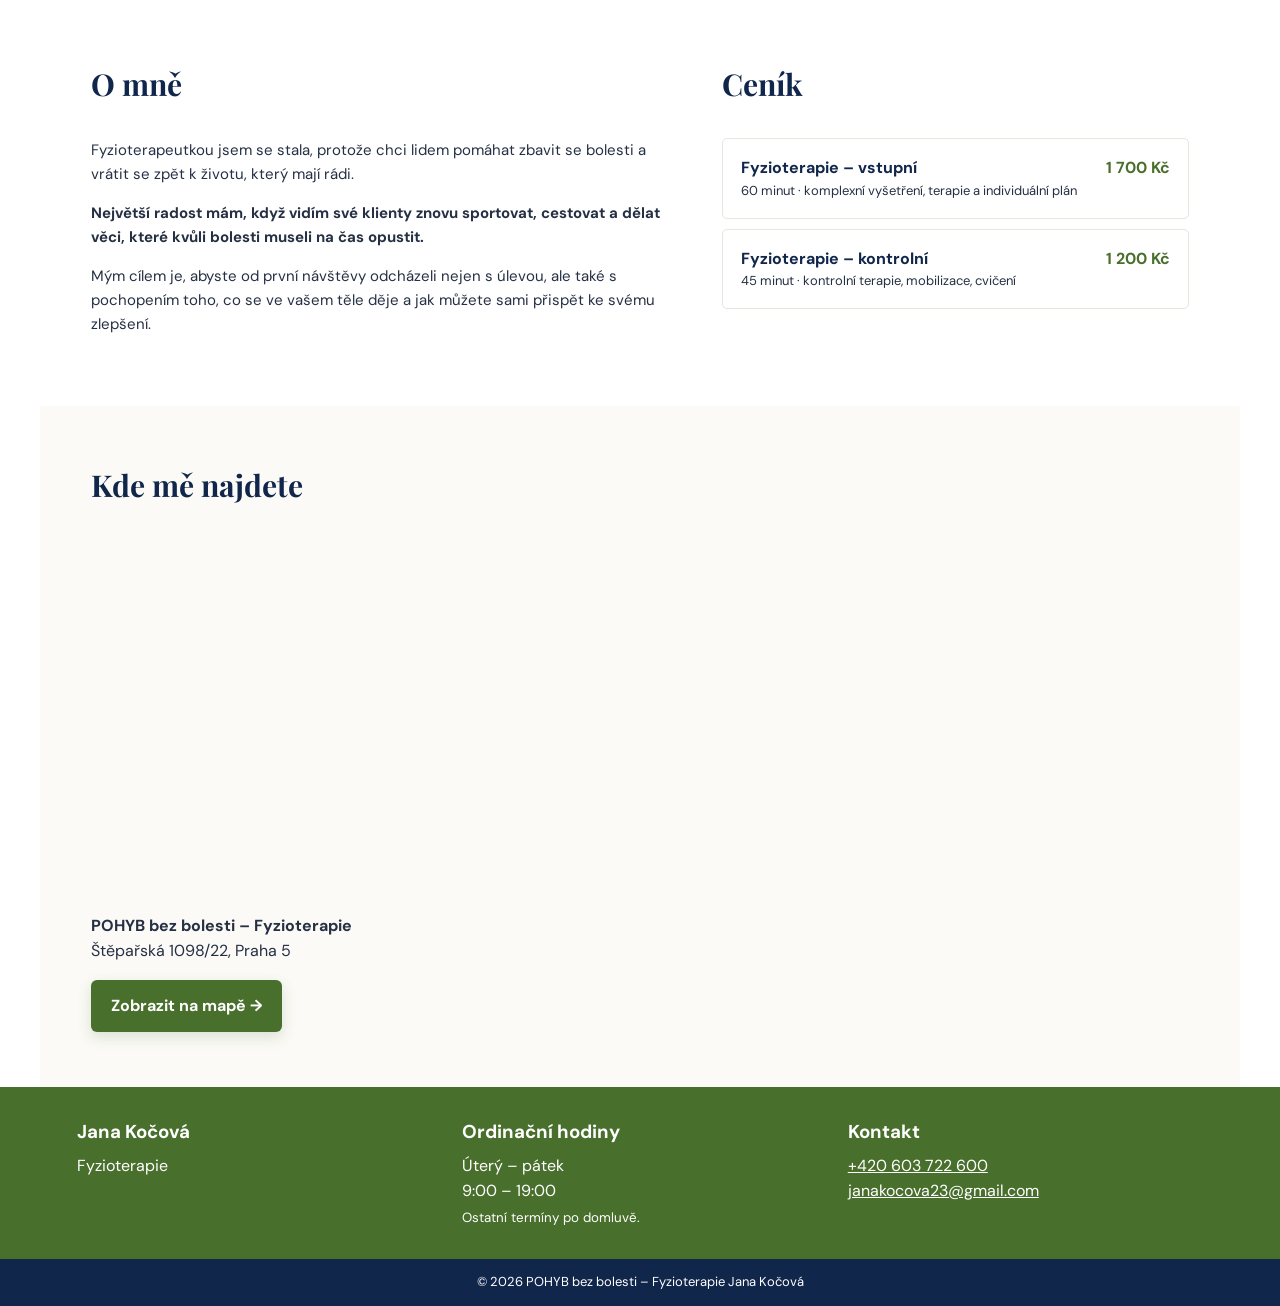
==== commit 7dea3b31: "Update index.html" ====
--- a/index.html
+++ b/index.html
@@ -36,7 +36,7 @@
     <div class="promise">♡ <span>Pomáhám lidem vrátit se k pohybu, sportu a životu bez zbytečné bolesti.</span></div>
   </div>
   <div class="hero-photo">
-    <img src="hero.jpg" alt="Jana Kočová – fyzioterapie">
+    <img src="2061E482-CE8C-4408-A3E9-035E9FEFC7D1.png" alt="Jana Kočová – fyzioterapie">
   </div>
 </section>
 
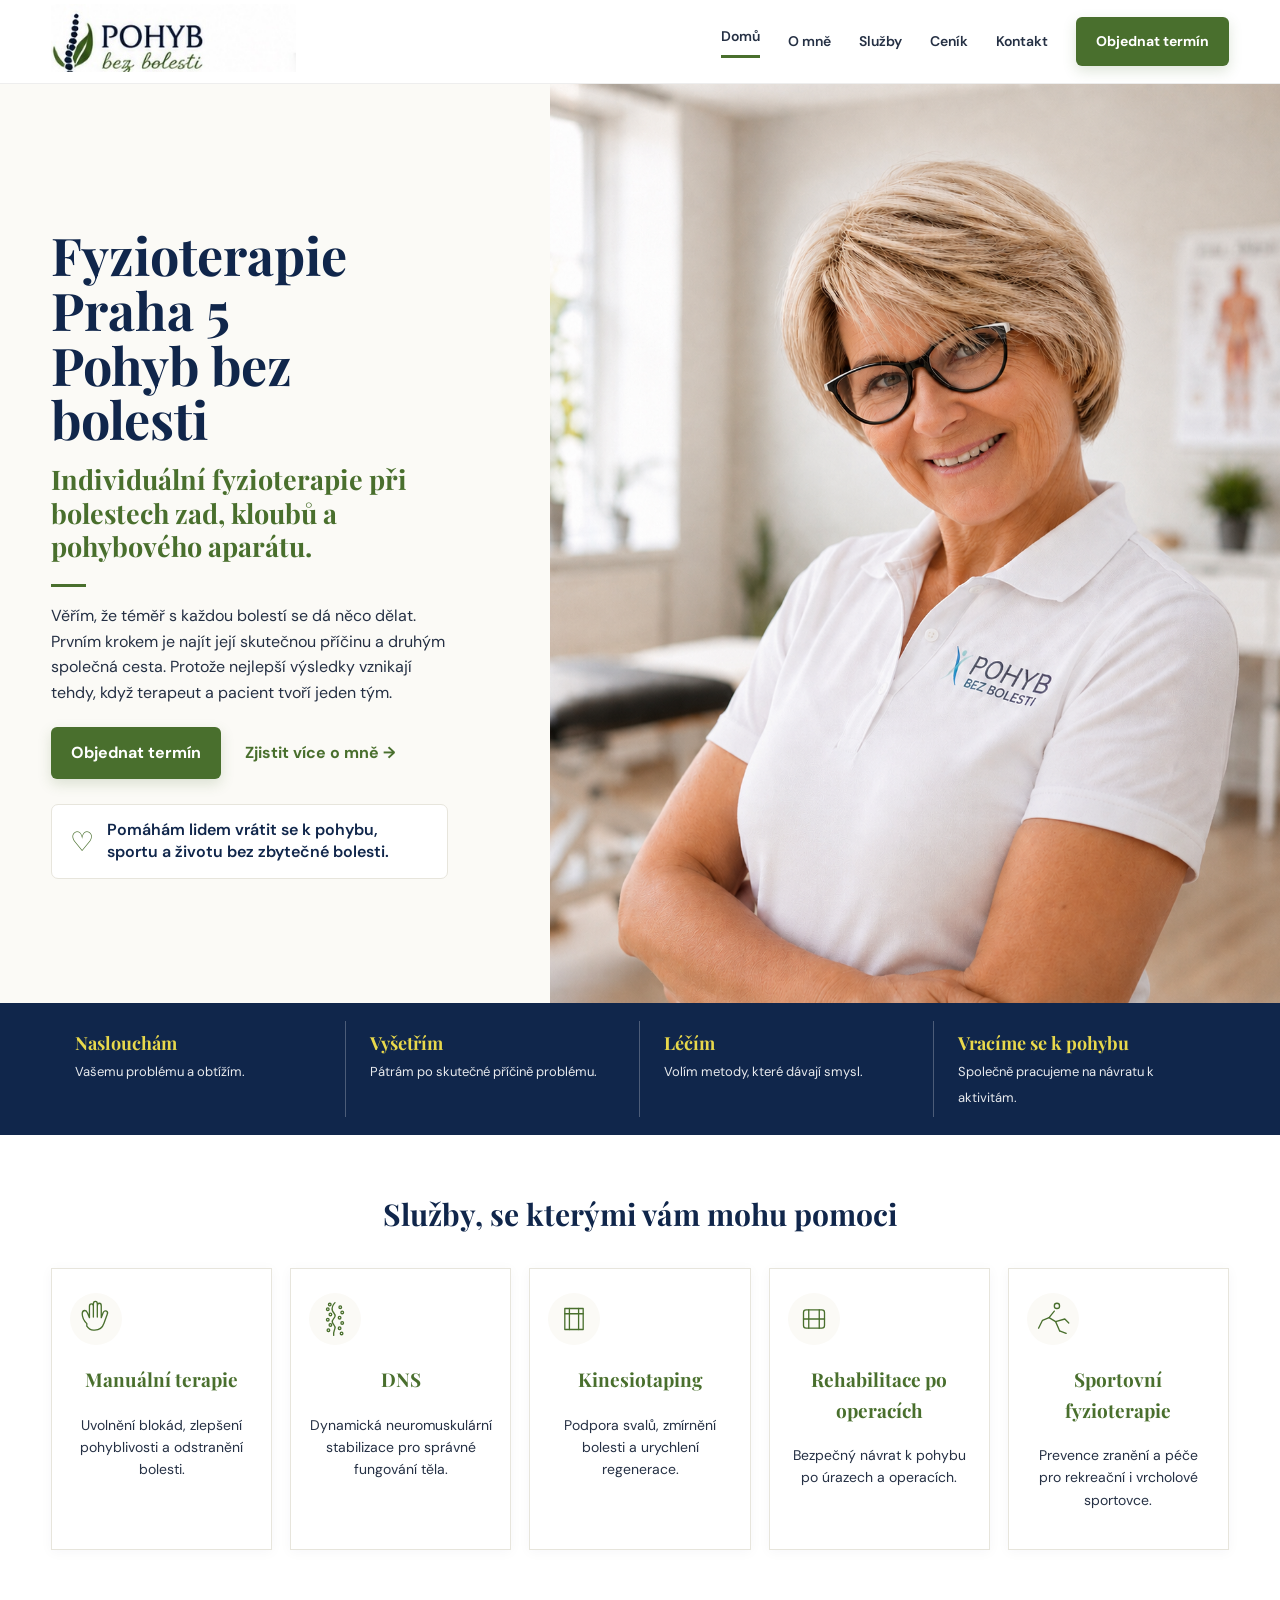
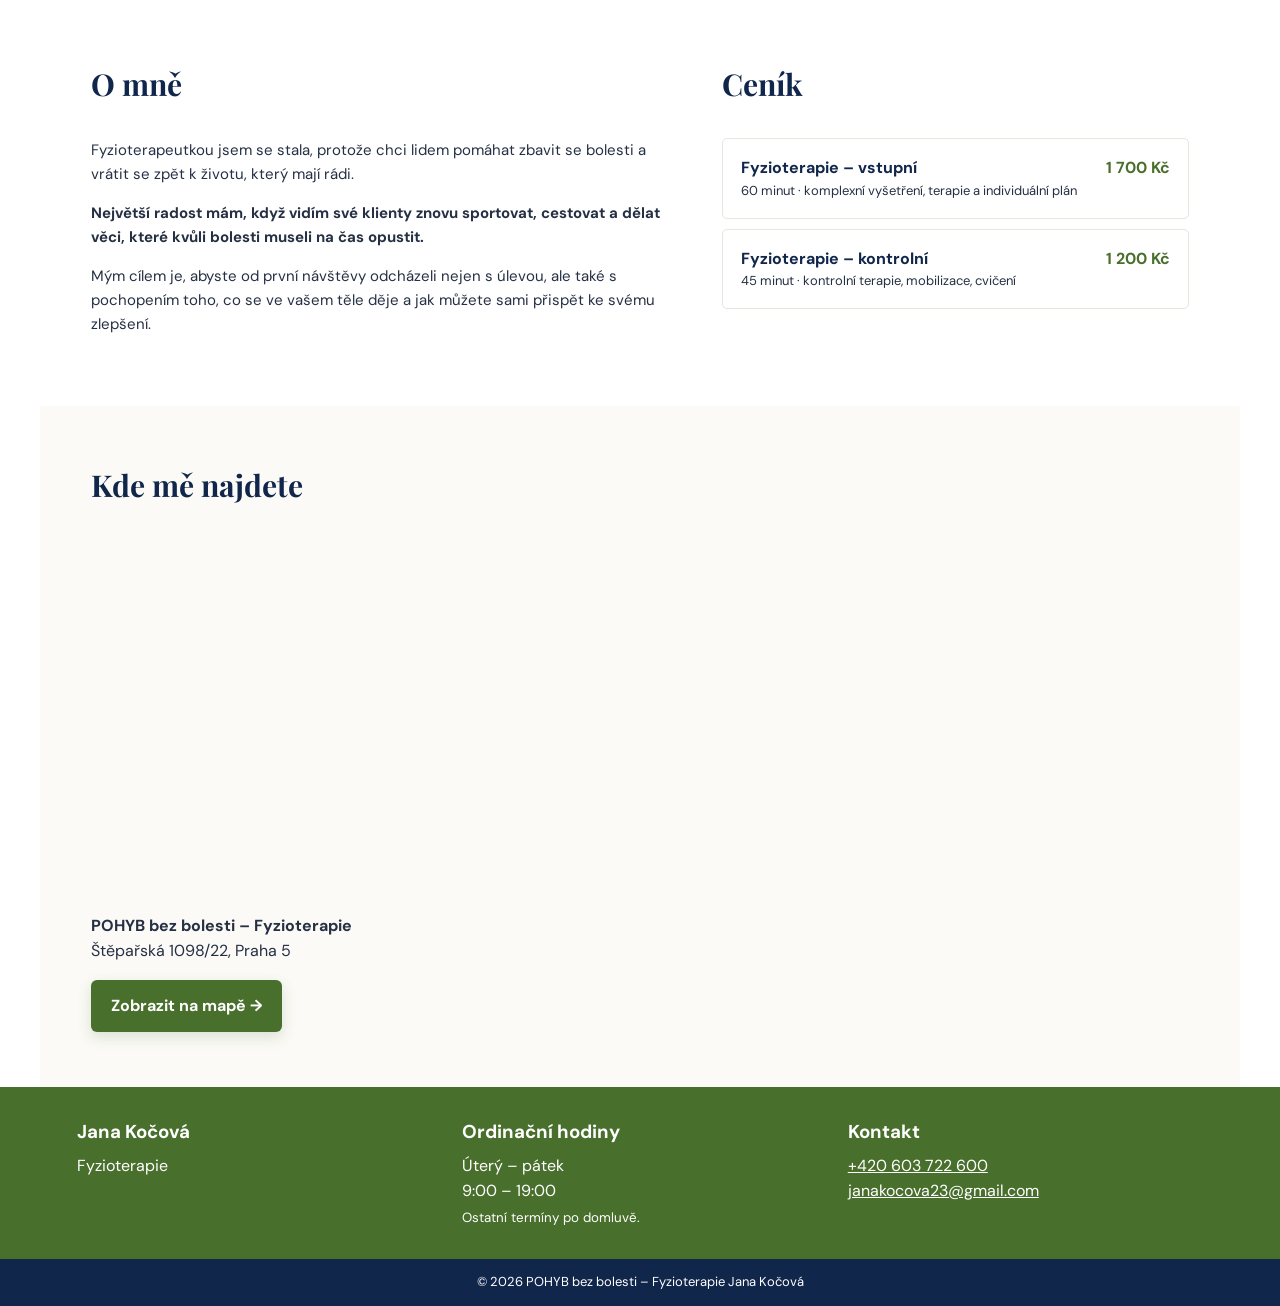
==== commit 6f862d96: "Update index.html" ====
--- a/index.html
+++ b/index.html
@@ -25,8 +25,8 @@
 <main>
 <section id="domu" class="hero">
   <div class="hero-copy">
-    <h1>Každý člověk<br>má svůj příběh.</h1>
-    <h2>A každý si zaslouží vrátit se<br>k životu bez bolesti.</h2>
+    <h1>Fyzioterapie Praha 5<br>Pohyb bez bolesti</h1>
+    <h2>Individuální fyzioterapie při bolestech zad, kloubů a pohybového aparátu.</h2>
     <div class="accent-line"></div>
     <p>Věřím, že téměř s každou bolestí se dá něco dělat. Prvním krokem je najít její skutečnou příčinu a druhým společná cesta. Protože nejlepší výsledky vznikají tehdy, když terapeut a pacient tvoří jeden tým.</p>
     <div class="actions">
--- a/style.css
+++ b/style.css
@@ -8,7 +8,8 @@
 .section{padding:55px 4vw}.section>h2,.split h2,.location h2{font-family:"Playfair Display",serif;color:var(--navy);font-size:30px;margin:0 0 30px}.section>h2{text-align:center}.cards{display:grid;grid-template-columns:repeat(5,1fr);gap:18px}.cards article{border:1px solid var(--line);padding:24px 18px;text-align:center;box-shadow:0 2px 12px rgba(16,38,75,.04)}.icon{font-size:32px;color:var(--green)}.cards h3{font-family:"Playfair Display",serif;color:var(--green);font-size:19px}.cards p{font-size:14px}
 .split{display:grid;grid-template-columns:1.1fr .9fr;gap:60px;max-width:1200px;margin:auto}.split p{font-size:15px}.price{display:flex;justify-content:space-between;gap:20px;border:1px solid var(--line);padding:16px 18px;margin-bottom:10px;border-radius:5px}.price strong{display:block;color:var(--navy)}.price span{display:block;font-size:13px}.price b{color:var(--green);white-space:nowrap}.location{background:var(--cream);max-width:1200px;margin:auto}.location img{width:100%;max-width:650px;height:190px;object-fit:cover}.contact{display:grid;grid-template-columns:repeat(3,1fr);gap:30px;background:var(--green);color:white;padding:30px 6vw}.contact h3{margin:0 0 6px}.contact p{margin:0}.contact a{text-decoration:underline}footer{background:var(--navy);color:white;text-align:center;padding:13px;font-size:13px}
 @media(max-width:900px){.site-header{height:auto;gap:12px;flex-direction:column;padding:10px 4vw}.site-header nav{gap:12px;flex-wrap:wrap;justify-content:center;font-size:13px}.brand img{width:210px;height:58px}.hero{grid-template-columns:1fr}.hero-copy{padding:45px 7vw}.hero h1{font-size:43px}.hero-photo{height:430px}.values{grid-template-columns:1fr 1fr}.cards{grid-template-columns:1fr 1fr}.split{grid-template-columns:1fr;gap:25px}.contact{grid-template-columns:1fr 1fr}}
-@media(max-width:560px){.site-header nav a:not(.nav-cta){display:none}.hero h1{font-size:38px}.hero h2{font-size:23px}.hero-photo{height:330px}.values,.cards,.contact{grid-template-columns:1fr}.values div{border-right:0;border-bottom:1px solid rgba(255,255,255,.25)}.actions{flex-direction:column;align-items:flex-start}.promise{font-size:23px}}
+@media(max-width:560px){.site-header nav a:not(.nav-cta){display:none}.hero h1{font-size:38px}.hero h2{font-size:23px}.hero-photo{height:330px;overflow:hidden}
+.hero-photo img{width:100%;height:100%;object-fit:cover;object-position:center 50%}.values,.cards,.contact{grid-template-columns:1fr}.values div{border-right:0;border-bottom:1px solid rgba(255,255,255,.25)}.actions{flex-direction:column;align-items:flex-start}.promise{font-size:23px}}
 .icon{
   width:52px;
   height:52px;
@@ -28,3 +29,15 @@
   stroke-linecap:round;
   stroke-linejoin:round;
 }
+@media (min-width: 561px) and (max-width: 900px) {
+  .hero-photo {
+    height: auto;
+  }
+
+  .hero-photo img {
+    width: 100%;
+    height: auto;
+    object-fit: contain;
+    display: block;
+  }
+}
